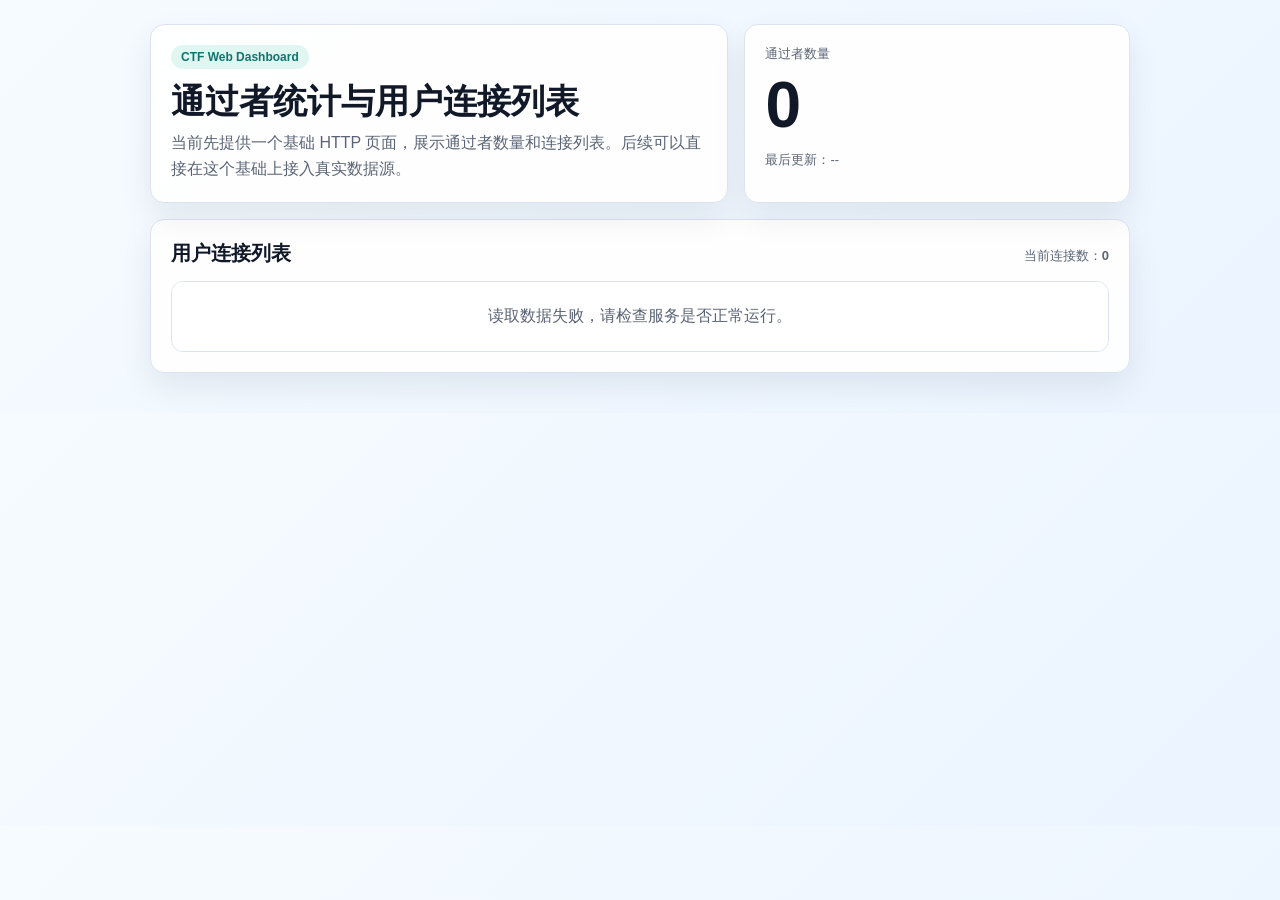
==== static/index.html @ 1ae0ceae "26.6.4B" ====
<!doctype html>
<html lang="zh-CN">
<head>
  <meta charset="utf-8">
  <meta name="viewport" content="width=device-width, initial-scale=1">
  <title>CTF Dashboard</title>
  <link rel="stylesheet" href="/static/style.css">
</head>
<body>
  <main class="wrap">
    <section class="hero">
      <div class="card panel-main">
        <div class="tag">CTF Web Dashboard</div>
        <h1>通过者统计与用户连接列表</h1>
        <p>当前先提供一个基础 HTTP 页面，展示通过者数量和连接列表。后续可以直接在这个基础上接入真实数据源。</p>
      </div>
      <div class="card panel-side">
        <div class="num-label">通过者数量</div>
        <div class="num" id="passed-count">0</div>
        <div class="updated">最后更新：<span id="updated-at">--</span></div>
      </div>
    </section>

    <section class="card list">
      <div class="head">
        <h2>用户连接列表</h2>
        <span>当前连接数：<b id="connection-count">0</b></span>
      </div>
      <div class="table-box" id="table-box"></div>
    </section>
  </main>

  <script src="/static/app.js"></script>
</body>
</html>
---- static/style.css ----
body {
  margin: 0;
  font-family: "Segoe UI", "Microsoft YaHei", sans-serif;
  background: linear-gradient(135deg, #f6fbff, #ebf4ff);
  color: #111827;
}

.wrap {
  max-width: 980px;
  margin: 0 auto;
  padding: 24px 16px 40px;
}

.card {
  background: rgba(255, 255, 255, 0.92);
  border: 1px solid #dbe4ee;
  border-radius: 14px;
  box-shadow: 0 14px 32px rgba(15, 23, 42, 0.08);
}

.hero {
  display: grid;
  grid-template-columns: 1.2fr 0.8fr;
  gap: 16px;
  margin-bottom: 16px;
}

.panel-main,
.panel-side,
.list {
  padding: 20px;
}

.tag {
  display: inline-block;
  padding: 5px 10px;
  border-radius: 999px;
  background: #dff6f1;
  color: #0f766e;
  font-size: 12px;
  font-weight: 700;
}

h1 {
  margin: 14px 0 10px;
  font-size: 34px;
  line-height: 1.1;
}

p {
  margin: 0;
  color: #5b6475;
  line-height: 1.6;
}

.num-label {
  color: #5b6475;
  font-size: 13px;
}

.num {
  margin: 10px 0 14px;
  font-size: 64px;
  font-weight: 700;
  line-height: 1;
}

.updated {
  color: #5b6475;
  font-size: 13px;
}

.head {
  display: flex;
  justify-content: space-between;
  gap: 12px;
  align-items: baseline;
  margin-bottom: 14px;
}

.head h2 {
  margin: 0;
  font-size: 20px;
}

.head span {
  color: #5b6475;
  font-size: 13px;
}

.table-box {
  overflow: auto;
  border: 1px solid #dbe4ee;
  border-radius: 12px;
}

table {
  width: 100%;
  border-collapse: collapse;
  min-width: 620px;
  background: #fff;
}

th,
td {
  padding: 12px 14px;
  text-align: left;
  border-bottom: 1px solid #e5edf6;
  font-size: 14px;
}

th {
  background: #f8fbfe;
}

tr:last-child td {
  border-bottom: 0;
}

.badge {
  display: inline-block;
  padding: 4px 10px;
  border-radius: 999px;
  background: #dff6f1;
  color: #0f766e;
  font-size: 12px;
  font-weight: 700;
}

.empty {
  padding: 24px;
  text-align: center;
  color: #5b6475;
  background: #fff;
}

@media (max-width: 760px) {
  .hero {
    grid-template-columns: 1fr;
  }

  h1 {
    font-size: 28px;
  }

  .num {
    font-size: 52px;
  }
}
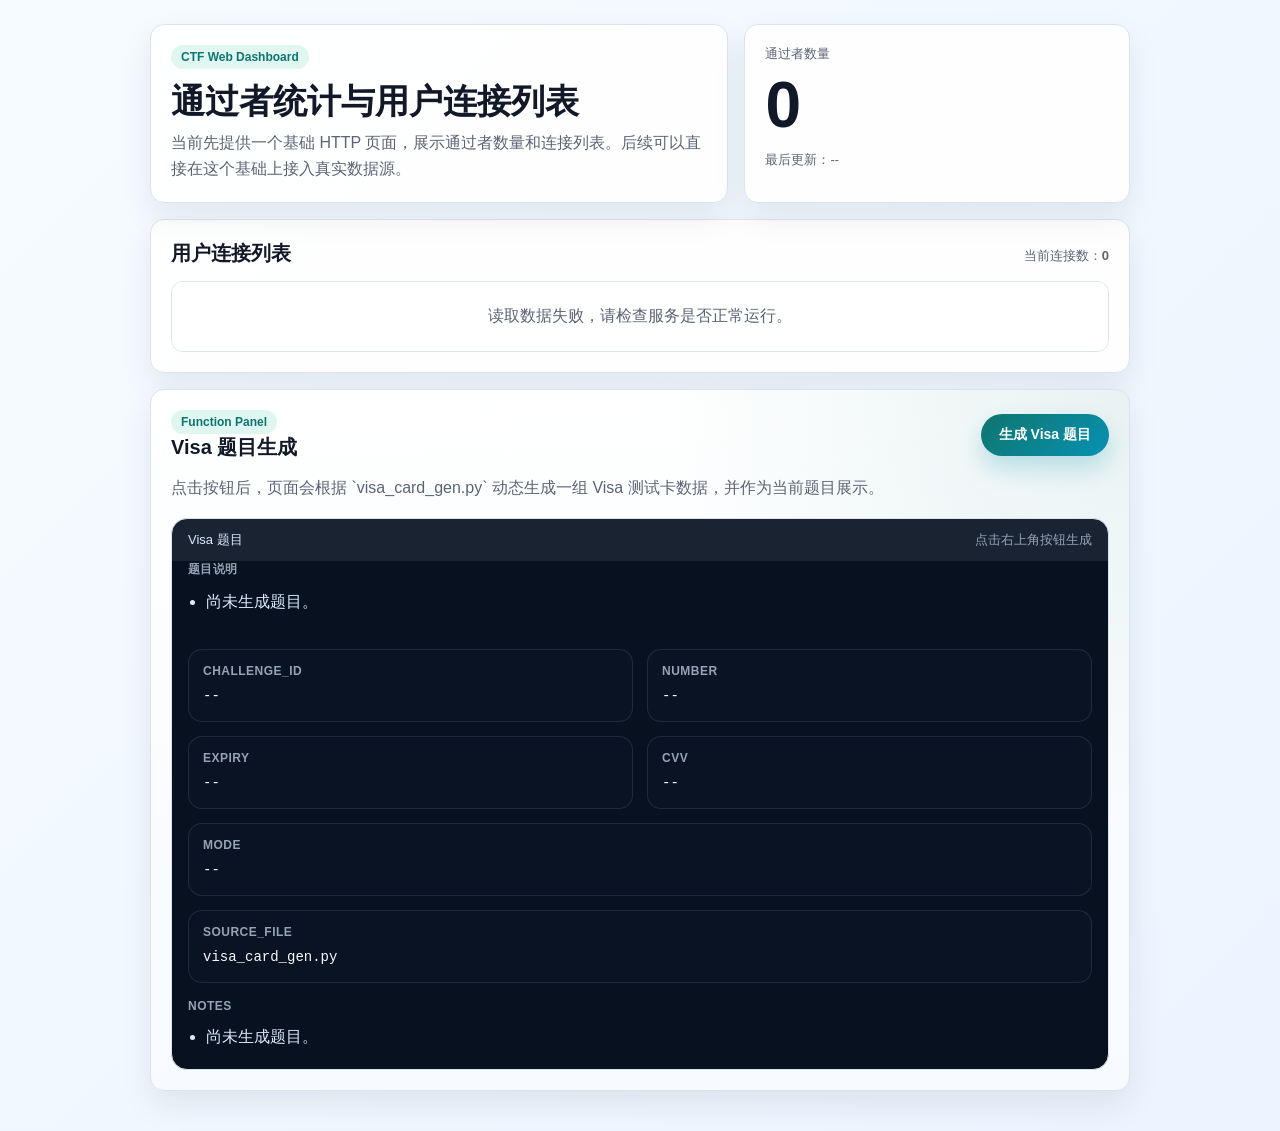
==== commit d8a50a8d: "26.6.16A" ====
--- a/static/index.html
+++ b/static/index.html
@@ -28,6 +28,61 @@
       </div>
       <div class="table-box" id="table-box"></div>
     </section>
+
+    <section class="card tools">
+      <div class="head tools-head">
+        <div>
+          <div class="tag">Function Panel</div>
+          <h2>Visa 题目生成</h2>
+        </div>
+        <button class="tool-button" id="visa-tool-generate" type="button">生成 Visa 题目</button>
+      </div>
+      <p class="tools-copy">点击按钮后，页面会根据 `visa_card_gen.py` 动态生成一组 Visa 测试卡数据，并作为当前题目展示。</p>
+      <div class="tool-viewer" id="visa-tool-viewer">
+        <div class="tool-meta">
+          <span id="visa-tool-name">Visa 题目</span>
+          <span id="visa-tool-path">点击右上角按钮生成</span>
+        </div>
+        <div class="tool-notes">
+          <div class="tool-label">题目说明</div>
+          <ul class="tool-note-list" id="visa-tool-prompt">
+            <li>尚未生成题目。</li>
+          </ul>
+        </div>
+        <div class="tool-grid">
+          <div class="tool-field">
+            <span class="tool-label">challenge_id</span>
+            <code class="tool-value" id="visa-tool-challenge-id">--</code>
+          </div>
+          <div class="tool-field">
+            <span class="tool-label">number</span>
+            <code class="tool-value" id="visa-tool-number">--</code>
+          </div>
+          <div class="tool-field">
+            <span class="tool-label">expiry</span>
+            <code class="tool-value" id="visa-tool-expiry">--</code>
+          </div>
+          <div class="tool-field">
+            <span class="tool-label">cvv</span>
+            <code class="tool-value" id="visa-tool-cvv">--</code>
+          </div>
+          <div class="tool-field tool-field-wide">
+            <span class="tool-label">mode</span>
+            <code class="tool-value" id="visa-tool-mode">--</code>
+          </div>
+          <div class="tool-field tool-field-wide">
+            <span class="tool-label">source_file</span>
+            <code class="tool-value" id="visa-tool-source">visa_card_gen.py</code>
+          </div>
+        </div>
+        <div class="tool-notes">
+          <div class="tool-label">notes</div>
+          <ul class="tool-note-list" id="visa-tool-notes">
+            <li>尚未生成题目。</li>
+          </ul>
+        </div>
+      </div>
+    </section>
   </main>
 
   <script src="/static/app.js"></script>
--- a/static/style.css
+++ b/static/style.css
@@ -27,7 +27,8 @@
 
 .panel-main,
 .panel-side,
-.list {
+.list,
+.tools {
   padding: 20px;
 }
 
@@ -94,6 +95,119 @@
   border-radius: 12px;
 }
 
+.tools {
+  margin-top: 16px;
+  background:
+    radial-gradient(circle at top right, rgba(15, 118, 110, 0.09), transparent 38%),
+    linear-gradient(180deg, rgba(255, 255, 255, 0.97), rgba(247, 251, 255, 0.97));
+}
+
+.tools-head {
+  align-items: center;
+}
+
+.tools-copy {
+  margin-bottom: 18px;
+}
+
+.tool-button {
+  border: 0;
+  border-radius: 999px;
+  padding: 12px 18px;
+  background: linear-gradient(135deg, #0f766e, #0891b2);
+  color: #ffffff;
+  font-size: 14px;
+  font-weight: 700;
+  cursor: pointer;
+  box-shadow: 0 12px 24px rgba(8, 145, 178, 0.24);
+  transition: transform 0.16s ease, box-shadow 0.16s ease, opacity 0.16s ease;
+}
+
+.tool-button:hover {
+  transform: translateY(-1px);
+  box-shadow: 0 16px 28px rgba(8, 145, 178, 0.28);
+}
+
+.tool-button:active {
+  transform: translateY(0);
+}
+
+.tool-viewer {
+  border: 1px solid #dbe4ee;
+  border-radius: 16px;
+  overflow: hidden;
+  background: #08111f;
+}
+
+.tool-meta {
+  display: flex;
+  justify-content: space-between;
+  gap: 12px;
+  padding: 12px 16px;
+  background: rgba(148, 163, 184, 0.12);
+  color: #dbeafe;
+  font-size: 13px;
+}
+
+.tool-meta span:last-child {
+  color: #94a3b8;
+  text-align: right;
+}
+
+.tool-grid {
+  display: grid;
+  grid-template-columns: repeat(2, minmax(0, 1fr));
+  gap: 14px;
+  padding: 16px;
+}
+
+.tool-field {
+  display: flex;
+  flex-direction: column;
+  gap: 8px;
+  padding: 14px;
+  border: 1px solid rgba(148, 163, 184, 0.16);
+  border-radius: 14px;
+  background: rgba(15, 23, 42, 0.45);
+}
+
+.tool-field-wide {
+  grid-column: 1 / -1;
+}
+
+.tool-label {
+  color: #94a3b8;
+  font-size: 12px;
+  font-weight: 700;
+  letter-spacing: 0.04em;
+  text-transform: uppercase;
+}
+
+.tool-value {
+  color: #f8fafc;
+  font-family: Consolas, "Courier New", monospace;
+  font-size: 14px;
+  line-height: 1.5;
+  white-space: pre-wrap;
+  word-break: break-word;
+}
+
+.tool-notes {
+  padding: 0 16px 18px;
+}
+
+.tool-note-list {
+  margin: 10px 0 0;
+  padding-left: 18px;
+  color: #dbeafe;
+  line-height: 1.7;
+}
+
+.tool-button:disabled {
+  opacity: 0.72;
+  cursor: wait;
+}
+
 table {
   width: 100%;
   border-collapse: collapse;
@@ -146,4 +260,19 @@
   .num {
     font-size: 52px;
   }
-}
+
+  .tools-head,
+  .tool-meta {
+    flex-direction: column;
+    align-items: flex-start;
+  }
+
+  .tool-grid {
+    grid-template-columns: 1fr;
+  }
+
+  .tool-button {
+    width: 100%;
+    justify-content: center;
+  }
+}
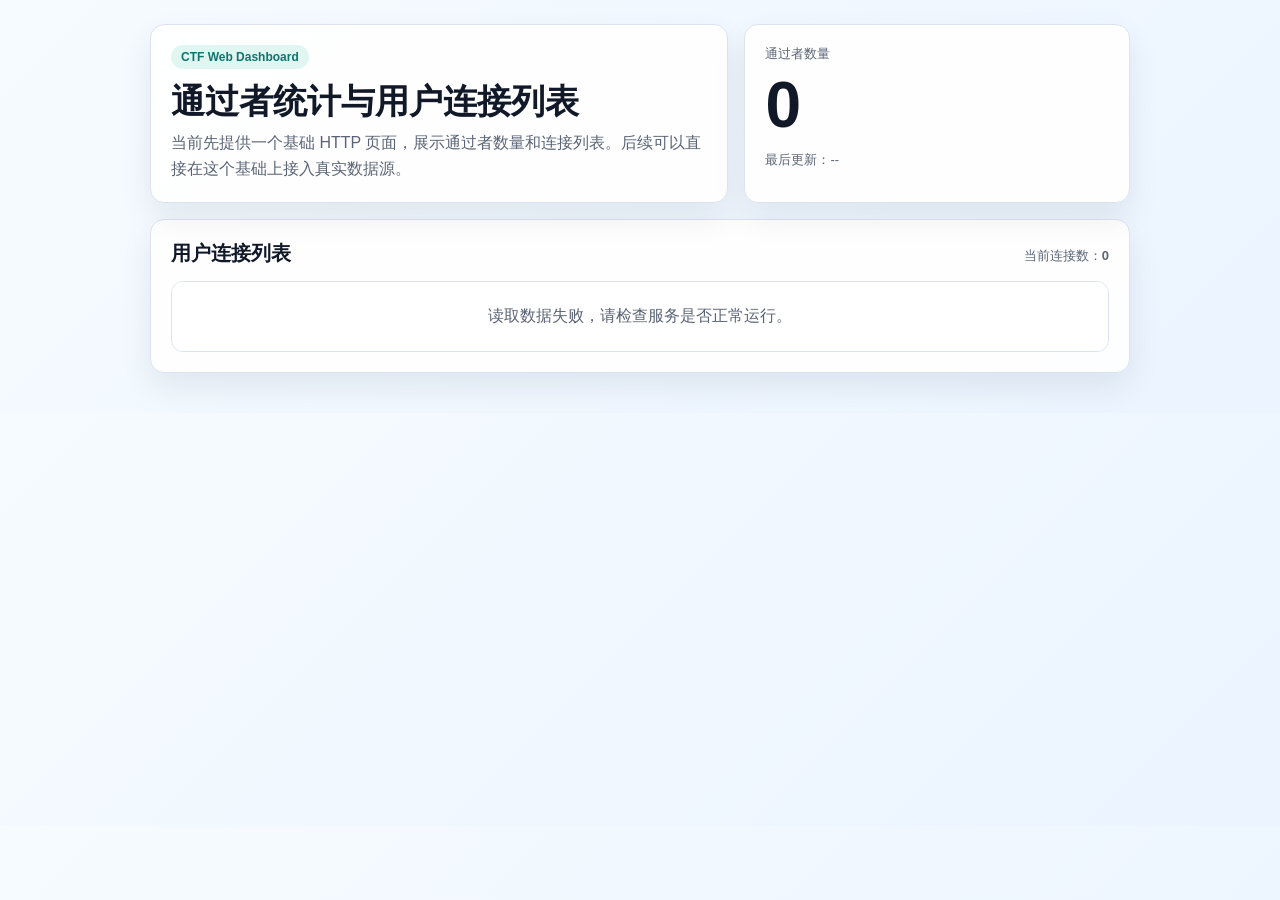
==== commit ba116db5: "26.6.20E" ====
--- a/static/index.html
+++ b/static/index.html
@@ -28,61 +28,6 @@
       </div>
       <div class="table-box" id="table-box"></div>
     </section>
-
-    <section class="card tools">
-      <div class="head tools-head">
-        <div>
-          <div class="tag">Function Panel</div>
-          <h2>Visa 题目生成</h2>
-        </div>
-        <button class="tool-button" id="visa-tool-generate" type="button">生成 Visa 题目</button>
-      </div>
-      <p class="tools-copy">点击按钮后，页面会根据 `visa_card_gen.py` 动态生成一组 Visa 测试卡数据，并作为当前题目展示。</p>
-      <div class="tool-viewer" id="visa-tool-viewer">
-        <div class="tool-meta">
-          <span id="visa-tool-name">Visa 题目</span>
-          <span id="visa-tool-path">点击右上角按钮生成</span>
-        </div>
-        <div class="tool-notes">
-          <div class="tool-label">题目说明</div>
-          <ul class="tool-note-list" id="visa-tool-prompt">
-            <li>尚未生成题目。</li>
-          </ul>
-        </div>
-        <div class="tool-grid">
-          <div class="tool-field">
-            <span class="tool-label">challenge_id</span>
-            <code class="tool-value" id="visa-tool-challenge-id">--</code>
-          </div>
-          <div class="tool-field">
-            <span class="tool-label">number</span>
-            <code class="tool-value" id="visa-tool-number">--</code>
-          </div>
-          <div class="tool-field">
-            <span class="tool-label">expiry</span>
-            <code class="tool-value" id="visa-tool-expiry">--</code>
-          </div>
-          <div class="tool-field">
-            <span class="tool-label">cvv</span>
-            <code class="tool-value" id="visa-tool-cvv">--</code>
-          </div>
-          <div class="tool-field tool-field-wide">
-            <span class="tool-label">mode</span>
-            <code class="tool-value" id="visa-tool-mode">--</code>
-          </div>
-          <div class="tool-field tool-field-wide">
-            <span class="tool-label">source_file</span>
-            <code class="tool-value" id="visa-tool-source">visa_card_gen.py</code>
-          </div>
-        </div>
-        <div class="tool-notes">
-          <div class="tool-label">notes</div>
-          <ul class="tool-note-list" id="visa-tool-notes">
-            <li>尚未生成题目。</li>
-          </ul>
-        </div>
-      </div>
-    </section>
   </main>
 
   <script src="/static/app.js"></script>
--- a/static/style.css
+++ b/static/style.css
@@ -27,8 +27,7 @@
 
 .panel-main,
 .panel-side,
-.list,
-.tools {
+.list {
   padding: 20px;
 }
 
@@ -95,119 +94,6 @@
   border-radius: 12px;
 }
 
-.tools {
-  margin-top: 16px;
-  background:
-    radial-gradient(circle at top right, rgba(15, 118, 110, 0.09), transparent 38%),
-    linear-gradient(180deg, rgba(255, 255, 255, 0.97), rgba(247, 251, 255, 0.97));
-}
-
-.tools-head {
-  align-items: center;
-}
-
-.tools-copy {
-  margin-bottom: 18px;
-}
-
-.tool-button {
-  border: 0;
-  border-radius: 999px;
-  padding: 12px 18px;
-  background: linear-gradient(135deg, #0f766e, #0891b2);
-  color: #ffffff;
-  font-size: 14px;
-  font-weight: 700;
-  cursor: pointer;
-  box-shadow: 0 12px 24px rgba(8, 145, 178, 0.24);
-  transition: transform 0.16s ease, box-shadow 0.16s ease, opacity 0.16s ease;
-}
-
-.tool-button:hover {
-  transform: translateY(-1px);
-  box-shadow: 0 16px 28px rgba(8, 145, 178, 0.28);
-}
-
-.tool-button:active {
-  transform: translateY(0);
-}
-
-.tool-viewer {
-  border: 1px solid #dbe4ee;
-  border-radius: 16px;
-  overflow: hidden;
-  background: #08111f;
-}
-
-.tool-meta {
-  display: flex;
-  justify-content: space-between;
-  gap: 12px;
-  padding: 12px 16px;
-  background: rgba(148, 163, 184, 0.12);
-  color: #dbeafe;
-  font-size: 13px;
-}
-
-.tool-meta span:last-child {
-  color: #94a3b8;
-  text-align: right;
-}
-
-.tool-grid {
-  display: grid;
-  grid-template-columns: repeat(2, minmax(0, 1fr));
-  gap: 14px;
-  padding: 16px;
-}
-
-.tool-field {
-  display: flex;
-  flex-direction: column;
-  gap: 8px;
-  padding: 14px;
-  border: 1px solid rgba(148, 163, 184, 0.16);
-  border-radius: 14px;
-  background: rgba(15, 23, 42, 0.45);
-}
-
-.tool-field-wide {
-  grid-column: 1 / -1;
-}
-
-.tool-label {
-  color: #94a3b8;
-  font-size: 12px;
-  font-weight: 700;
-  letter-spacing: 0.04em;
-  text-transform: uppercase;
-}
-
-.tool-value {
-  color: #f8fafc;
-  font-family: Consolas, "Courier New", monospace;
-  font-size: 14px;
-  line-height: 1.5;
-  white-space: pre-wrap;
-  word-break: break-word;
-}
-
-.tool-notes {
-  padding: 0 16px 18px;
-}
-
-.tool-note-list {
-  margin: 10px 0 0;
-  padding-left: 18px;
-  color: #dbeafe;
-  line-height: 1.7;
-}
-
-.tool-button:disabled {
-  opacity: 0.72;
-  cursor: wait;
-}
-
 table {
   width: 100%;
   border-collapse: collapse;
@@ -261,18 +147,4 @@
     font-size: 52px;
   }
 
-  .tools-head,
-  .tool-meta {
-    flex-direction: column;
-    align-items: flex-start;
-  }
-
-  .tool-grid {
-    grid-template-columns: 1fr;
-  }
-
-  .tool-button {
-    width: 100%;
-    justify-content: center;
-  }
 }
